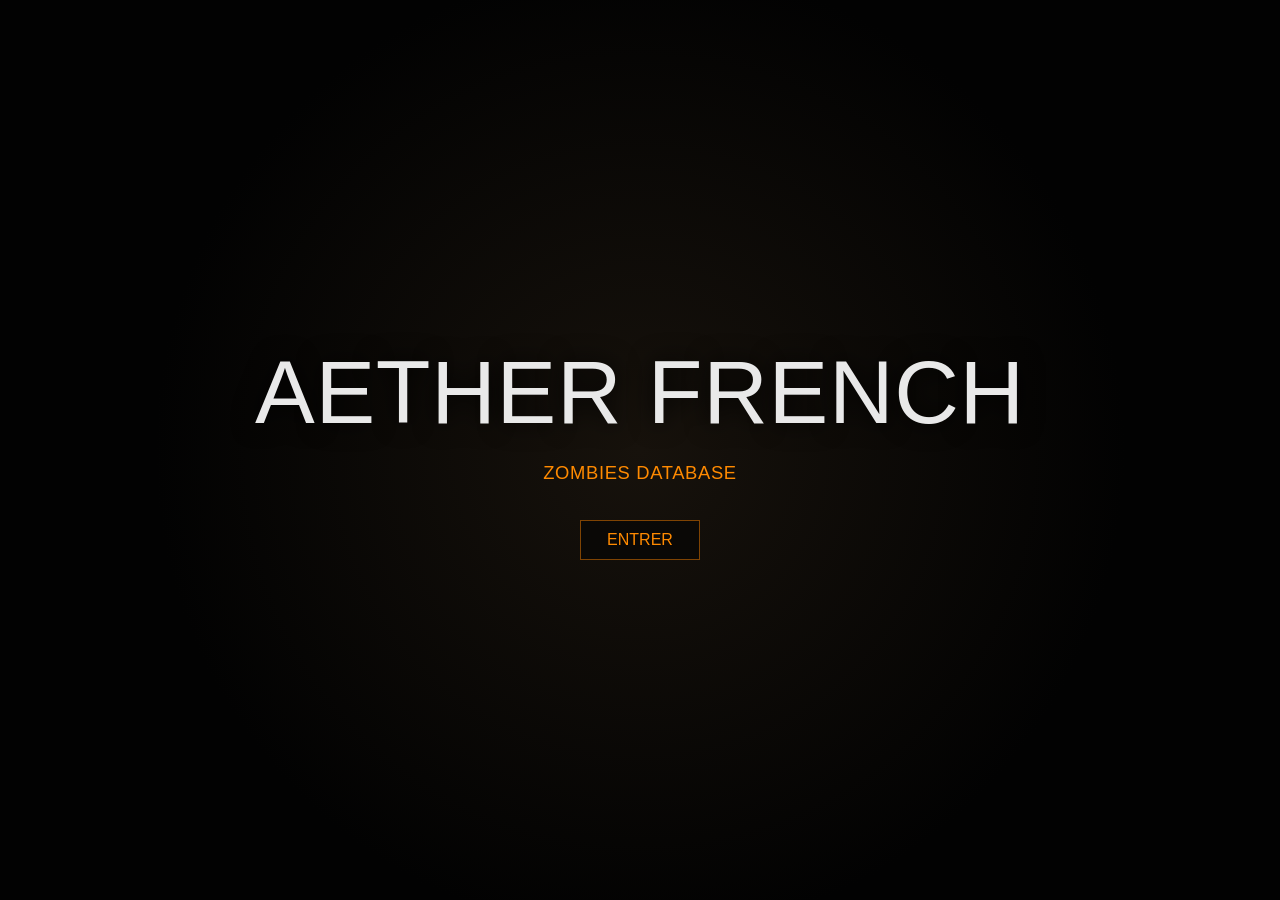
==== index.html @ adee4cf3 "Add files via upload" ====
<!DOCTYPE html>
<html lang="fr">
<head>
  <meta charset="UTF-8" />
  <meta name="viewport" content="width=device-width, initial-scale=1.0" />
  <meta name="description" content="Aether French Zombies Hub : guides, secrets, armes, atouts et outils pour BO1, BO2, BO3, BO4 et Cold War." />
  <title>Aether French Zombies Hub</title>
  <link rel="stylesheet" href="css/main.css" />
</head>
<body>
  <div class="boot-screen" id="bootScreen">
    <div class="boot-logo">AETHER FRENCH</div>
    <div class="boot-subtitle">ZOMBIES DATABASE</div>
    <button class="boot-button" id="enterButton">ENTRER</button>
  </div>

  <div class="site-shell" id="siteShell" aria-hidden="true">
    <canvas id="starCanvas" class="star-canvas"></canvas>
    <div class="space-fog"></div>
    <div class="sun-core"></div>

    <section class="planet-stage" aria-label="Fond animé espace">
      <div class="planet-wrap">
        <div class="planet-glow"></div>
        <div class="planet" id="planet">
          <div class="planet-texture"></div>
          <div class="planet-lava"></div>
          <div class="planet-clouds"></div>
          <div class="planet-shadow"></div>
        </div>
      </div>
      <div class="asteroid-field" id="asteroidField"></div>
    </section>

    <header class="topbar">
      <div class="brand"><div class="brand-title">ZOMBIES</div><div class="brand-subtitle">BLACK OPS <span>II</span></div></div>
      <div class="status-panel"><div><strong id="fakeOnline">798</strong> EN LIGNE</div><span>Aether French</span></div>
    </header>

    <button class="mobile-menu-toggle" id="mobileMenuToggle" aria-label="Ouvrir le menu">☰</button>

    <nav class="main-menu" id="mainMenu" aria-label="Navigation principale">
      <button class="menu-item active" data-section="home">ACCUEIL</button>
      <button class="menu-item" data-section="bo1">BLACK OPS</button>
      <button class="menu-item" data-section="bo2">BLACK OPS II</button>
      <button class="menu-item" data-section="bo3">BLACK OPS III</button>
      <button class="menu-item" data-section="bo4">BLACK OPS 4</button>
      <button class="menu-item" data-section="coldwar">COLD WAR</button>
      <button class="menu-item" data-section="guides">GUIDES</button>
      <button class="menu-item" data-section="eastereggs">EASTER EGGS</button>
      <button class="menu-item" data-section="weapons">ARMES</button>
      <button class="menu-item" data-section="perks">ATOUTS</button>
      <button class="menu-item" data-section="tools">OUTILS</button>
      <button class="menu-item" data-section="news">ACTUALITÉS</button>
      <button class="menu-item" data-section="settings">PARAMÈTRES</button>
    </nav>

    <main class="content-panel" id="contentPanel">
      <section class="section active" id="home">
        <div class="hero-copy"><h1>Base de données Zombies</h1><p>Guides FR, secrets, armes spéciales, atouts, musiques, cartes et outils pratiques pour survivre plus longtemps.</p></div>
        <div class="feature-grid">
          <article class="feature-card" data-open-guide="origins-ice-staff"><span>GUIDE À LA UNE</span><h2>Origins - Bâton de Glace</h2><p>Étapes de construction, amélioration, disques, gramophone et cristaux.</p><button>VOIR LE GUIDE →</button></article>
          <article class="feature-card" data-open-guide="origins-map"><span>CARTE INTERACTIVE</span><h2>Origins</h2><p>Générateurs, atouts, boîtes, robots, pelles, pièces et raccourcis.</p><button>OUVRIR LA CARTE →</button></article>
          <article class="feature-card" data-open-guide="calculator"><span>OUTIL DU JOUR</span><h2>Calculateur de manches</h2><p>Estime les zombies, le temps et la difficulté selon la manche.</p><button>UTILISER L'OUTIL →</button></article>
          <article class="feature-card compact-news"><span>DERNIÈRES NOTES</span><h2>Planning contenu</h2><ul><li>Origins : 4 bâtons élémentaires</li><li>Die Rise : Sliquifier</li><li>Mob : Blundergat & Golden Spork</li><li>Buried : Paralyzer & Leroy</li></ul></article>
        </div>
      </section>
      <section class="section" id="bo1"></section><section class="section" id="bo2"></section><section class="section" id="bo3"></section><section class="section" id="bo4"></section><section class="section" id="coldwar"></section><section class="section" id="guides"></section><section class="section" id="eastereggs"></section><section class="section" id="weapons"></section><section class="section" id="perks"></section><section class="section" id="tools"></section><section class="section" id="news"></section><section class="section" id="settings"></section>
    </main>

    <footer class="hud-footer"><div><strong>ÉCHAP</strong> Retour</div><div>NAT : <span>OUVERT</span></div><div>CONFIDENTIALITÉ DU GROUPE : <span>OUVERTE</span></div><div><strong>M</strong> Menu</div><div><strong>S</strong> Sons</div></footer>

    <div class="audio-panel"><button id="audioToggle">SON : OFF</button><audio id="menuMusic" loop preload="metadata"><source src="assets/audio/menu-theme.mp3" type="audio/mpeg" /></audio><audio id="hoverSound" preload="auto"><source src="assets/audio/hover.mp3" type="audio/mpeg" /></audio></div>

    <dialog class="guide-modal" id="guideModal"><button class="modal-close" id="modalClose">×</button><div id="modalContent"></div></dialog>
  </div>
  <script src="js/data.js"></script><script src="js/main.js"></script>
</body>
</html>
---- css/main.css ----
@font-face{font-family:BO2Local;src:url("../assets/fonts/bo2.ttf") format("truetype");font-display:swap}:root{--orange:#ff8a00;--green:#7ee000;--white:#e9e9e9;--border:rgba(255,132,0,.48);--font-title:BO2Local,Impact,"Arial Black",sans-serif;--font-text:Arial,Helvetica,sans-serif}*{box-sizing:border-box}html,body{width:100%;height:100%}body{margin:0;overflow:hidden;color:var(--white);background:#020202;font-family:var(--font-title);letter-spacing:.04em}button,a{font:inherit}button{cursor:pointer}.boot-screen{position:fixed;inset:0;z-index:50;display:grid;place-content:center;gap:18px;text-align:center;background:radial-gradient(circle at center,#17120c 0%,#020202 62%);transition:opacity .7s ease,visibility .7s ease}.boot-screen.hidden{opacity:0;visibility:hidden}.boot-logo{font-size:clamp(2.5rem,7vw,6rem);text-shadow:0 0 24px #000}.boot-subtitle{color:var(--orange);font-size:1.15rem}.boot-button{margin:18px auto 0;width:fit-content;padding:10px 26px;color:var(--orange);background:rgba(0,0,0,.45);border:1px solid var(--border)}.site-shell{min-height:100vh;position:relative;isolation:isolate;background:radial-gradient(circle at 78% 43%,rgba(255,164,41,.38),transparent 12%),radial-gradient(circle at 48% 50%,rgba(160,75,10,.16),transparent 35%),linear-gradient(90deg,#010101 0%,#050504 32%,#11100d 100%);opacity:0;transition:opacity .9s ease}.site-shell.ready{opacity:1}.star-canvas,.space-fog,.planet-stage{position:fixed;inset:0;pointer-events:none}.star-canvas{z-index:-9}.space-fog{z-index:-8;background:radial-gradient(circle at 72% 34%,rgba(255,125,0,.25),transparent 20%),radial-gradient(circle at 58% 62%,rgba(255,86,0,.12),transparent 34%),radial-gradient(circle at 28% 40%,rgba(40,110,130,.13),transparent 22%);filter:blur(1px)}.sun-core{position:fixed;right:15%;top:37%;width:18vw;aspect-ratio:1;z-index:-6;border-radius:50%;background:radial-gradient(circle,#fff 0 4%,#ffd47b 5% 15%,rgba(255,123,0,.7) 16% 35%,transparent 70%);filter:blur(4px)}.planet-stage{z-index:-5;overflow:hidden}.planet-wrap{position:absolute;left:27%;top:9%;width:min(62vw,880px);aspect-ratio:1;transform:translateX(-2%)}.planet-glow{position:absolute;inset:-4%;border-radius:50%;background:radial-gradient(circle at 80% 45%,rgba(255,168,54,.65),transparent 12%),radial-gradient(circle,transparent 55%,rgba(255,130,0,.35) 66%,transparent 72%);filter:blur(6px)}.planet{position:absolute;inset:0;overflow:hidden;border-radius:50%;box-shadow:inset -90px -20px 120px rgba(0,0,0,.96),inset 45px 0 55px rgba(255,160,40,.12),0 0 70px rgba(255,100,0,.12);background:#111}.planet-texture,.planet-lava,.planet-clouds,.planet-shadow{position:absolute;inset:0;border-radius:inherit}.planet-texture{background:radial-gradient(circle at 50% 50%,rgba(255,255,255,.1),transparent 3%),repeating-linear-gradient(100deg,rgba(90,90,80,.22) 0 18px,rgba(0,0,0,.18) 19px 40px),linear-gradient(90deg,#111,#33261c,#0b0b0b,#1d1c18,#101010);background-size:220% 100%,260% 100%,260% 100%;animation:planetSpin 42s linear infinite;filter:contrast(1.45) brightness(.78)}.planet-lava{background:radial-gradient(circle at 24% 44%,rgba(255,96,0,.95),transparent 1.8%),radial-gradient(circle at 35% 52%,rgba(255,142,0,.9),transparent 1.2%),radial-gradient(circle at 53% 40%,rgba(255,90,0,.95),transparent 1.6%),radial-gradient(circle at 67% 55%,rgba(255,137,0,.85),transparent 1.5%),repeating-linear-gradient(112deg,transparent 0 37px,rgba(255,95,0,.75) 39px 42px,transparent 43px 84px),repeating-linear-gradient(21deg,transparent 0 52px,rgba(255,124,0,.48) 54px 58px,transparent 59px 110px);background-size:180% 100%,180% 100%,180% 100%,180% 100%,240% 100%,260% 100%;mix-blend-mode:screen;filter:drop-shadow(0 0 8px #ff5a00) blur(.2px);opacity:.9;animation:lavaSpin 38s linear infinite}.planet-clouds{background:repeating-linear-gradient(8deg,transparent 0 28px,rgba(255,255,255,.05) 29px 31px,transparent 32px 80px);animation:cloudSpin 55s linear infinite;opacity:.35}.planet-shadow{background:radial-gradient(circle at 82% 38%,transparent 0 17%,rgba(0,0,0,.22) 36%,rgba(0,0,0,.86) 74%),linear-gradient(90deg,rgba(0,0,0,.8),transparent 38%,rgba(0,0,0,.35))}.asteroid-field{position:fixed;inset:0;z-index:-4;perspective:1000px}.asteroid{--size:18px;position:absolute;width:var(--size);height:var(--size);border-radius:45% 55% 50% 40%;background:radial-gradient(circle at 30% 30%,#6b4a2b,#17110c 55%,#030303 100%);box-shadow:inset -4px -5px 7px rgba(0,0,0,.8),0 0 9px rgba(255,126,0,.14);animation:asteroidDrift var(--duration) ease-in-out infinite alternate;opacity:var(--opacity)}.topbar{position:fixed;top:30px;left:5.5vw;right:5vw;display:flex;justify-content:space-between;align-items:flex-start;z-index:10;pointer-events:none}.brand-title{font-size:clamp(3rem,5.5vw,6.4rem);line-height:.78;text-shadow:2px 4px 0 #000,0 0 18px #000}.brand-subtitle{margin-top:10px;font-size:clamp(1.3rem,2vw,2.2rem);color:#ddd}.brand-subtitle span{color:var(--orange)}.status-panel{text-align:right;font-family:var(--font-text);font-weight:700;line-height:1.4}.status-panel strong{color:var(--green);font-size:1.4rem}.mobile-menu-toggle{display:none}.main-menu{position:fixed;left:5.5vw;top:170px;z-index:12;display:flex;flex-direction:column;gap:8px;width:230px}.menu-item{position:relative;width:fit-content;padding:0 0 0 22px;color:#ddd;background:transparent;border:0;text-align:left;font-size:clamp(1.2rem,1.8vw,2rem);text-shadow:2px 2px 0 #000;transition:transform .14s ease,color .14s ease}.menu-item:before{content:"▶";position:absolute;left:0;opacity:0;color:#fff;font-size:.65em;top:.18em}.menu-item.active,.menu-item:hover{color:var(--orange);transform:translateX(6px)}.menu-item.active:before,.menu-item:hover:before{opacity:1}.content-panel{position:fixed;left:min(26vw,360px);right:5vw;bottom:114px;z-index:8;max-height:46vh;overflow:auto;scrollbar-width:thin}.section{display:none;animation:sectionIn .26s ease}.section.active{display:block}.hero-copy{max-width:720px;margin-bottom:20px;text-shadow:0 2px 0 #000}.hero-copy h1{color:var(--orange);margin:0 0 8px;font-size:clamp(1.8rem,3vw,3.3rem)}.hero-copy p{margin:0;font-family:var(--font-text);letter-spacing:normal;color:#ddd;font-size:1rem}.feature-grid{display:grid;grid-template-columns:repeat(4,minmax(190px,1fr));gap:14px}.feature-card,.data-card,.tool-box{min-height:172px;padding:16px;background:linear-gradient(180deg,rgba(4,4,4,.82),rgba(16,10,4,.72));border:1px solid var(--border);box-shadow:inset 0 0 16px rgba(255,120,0,.06),0 8px 30px rgba(0,0,0,.35);backdrop-filter:blur(3px)}.feature-card span,.data-card span{color:var(--orange);font-size:.95rem}.feature-card h2,.data-card h2,.tool-box h2{margin:10px 0 8px;font-size:1.4rem}.feature-card p,.data-card p,.tool-box p,.feature-card li{font-family:var(--font-text);letter-spacing:normal;color:#d2d2d2;font-size:.92rem;line-height:1.45}.feature-card button,.data-card button,.tool-box button{color:var(--orange);background:transparent;border:0;padding:0;margin-top:8px}.compact-news ul{padding-left:18px;margin:8px 0 0}.data-grid{display:grid;grid-template-columns:repeat(auto-fit,minmax(220px,1fr));gap:14px}.tool-form{display:grid;gap:10px;max-width:420px;font-family:var(--font-text);letter-spacing:normal}.tool-form input,.tool-form select{padding:10px 12px;color:#fff;background:rgba(0,0,0,.65);border:1px solid var(--border)}.tool-result{margin-top:12px;color:var(--green);font-family:var(--font-text);letter-spacing:normal}.hud-footer{position:fixed;left:5.5vw;right:5vw;bottom:24px;z-index:10;display:grid;grid-template-columns:1.2fr 1fr 1.8fr .8fr .8fr;gap:12px;align-items:center;padding-top:16px;border-top:1px solid rgba(255,255,255,.12);color:#dcdcdc;font-family:var(--font-text);letter-spacing:normal;font-size:.9rem}.hud-footer strong{color:var(--orange);font-family:var(--font-title);font-size:1.2rem}.hud-footer span{color:var(--green)}.audio-panel{position:fixed;right:5vw;top:92px;z-index:14}.audio-panel button{padding:8px 12px;color:var(--orange);background:rgba(0,0,0,.65);border:1px solid var(--border)}.guide-modal{width:min(760px,92vw);color:#eee;background:rgba(4,4,4,.96);border:1px solid var(--border);box-shadow:0 0 90px rgba(0,0,0,.85)}.guide-modal::backdrop{background:rgba(0,0,0,.65);backdrop-filter:blur(4px)}.modal-close{float:right;color:var(--orange);background:transparent;border:0;font-size:2rem}.modal-body h2{color:var(--orange)}.modal-body p,.modal-body li{font-family:var(--font-text);letter-spacing:normal;line-height:1.5}@keyframes planetSpin{from{background-position:0 0,0 0,0 0}to{background-position:-220% 0,-260% 0,-260% 0}}@keyframes lavaSpin{from{background-position:0 0,0 0,0 0,0 0,0 0,0 0}to{background-position:-180% 0,-180% 0,-180% 0,-180% 0,-240% 0,-260% 0}}@keyframes cloudSpin{from{background-position:0 0}to{background-position:-240% 0}}@keyframes asteroidDrift{from{transform:translate3d(0,0,var(--z)) rotate(0)}to{transform:translate3d(var(--move-x),var(--move-y),var(--z)) rotate(160deg)}}@keyframes sectionIn{from{opacity:0;transform:translateY(8px)}to{opacity:1;transform:translateY(0)}}@media(max-width:1100px){.feature-grid{grid-template-columns:repeat(2,minmax(200px,1fr))}.planet-wrap{left:33%;width:74vw}}@media(max-width:760px){body{overflow:auto}.site-shell{min-height:100dvh;overflow:hidden auto;padding-bottom:120px}.planet-wrap{left:8%;top:18%;width:130vw;opacity:.82}.topbar{position:relative;left:auto;right:auto;top:auto;padding:24px 20px}.status-panel{display:none}.mobile-menu-toggle{display:block;position:fixed;right:18px;top:18px;z-index:20;color:var(--orange);background:rgba(0,0,0,.75);border:1px solid var(--border);padding:8px 11px}.main-menu{left:0;top:0;bottom:0;width:min(300px,82vw);padding:86px 24px 24px;background:rgba(0,0,0,.9);transform:translateX(-105%);transition:transform .22s ease}.main-menu.open{transform:translateX(0)}.content-panel{position:relative;left:auto;right:auto;bottom:auto;max-height:none;padding:10px 20px 30px}.feature-grid{grid-template-columns:1fr}.hud-footer{position:relative;left:auto;right:auto;bottom:auto;margin:20px;grid-template-columns:1fr}.audio-panel{top:auto;bottom:18px;right:18px}}
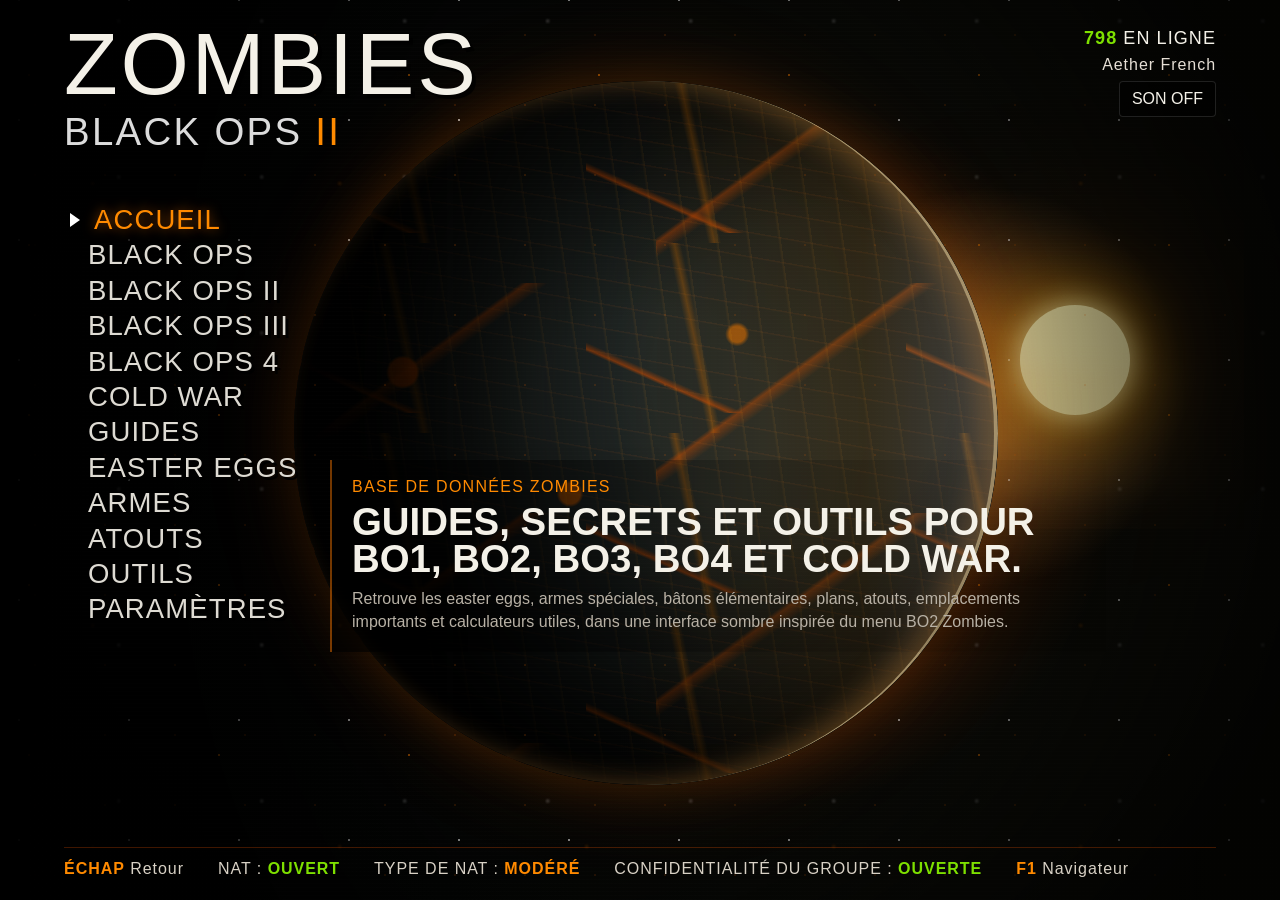
==== commit 6bd58703: "Update index.html" ====
--- a/index.html
+++ b/index.html
@@ -1,45 +1,56 @@
-<!DOCTYPE html>
+<!doctype html>
 <html lang="fr">
 <head>
-  <meta charset="UTF-8" />
-  <meta name="viewport" content="width=device-width, initial-scale=1.0" />
-  <meta name="description" content="Aether French Zombies Hub : guides, secrets, armes, atouts et outils pour BO1, BO2, BO3, BO4 et Cold War." />
-  <title>Aether French Zombies Hub</title>
+  <meta charset="utf-8" />
+  <meta name="viewport" content="width=device-width, initial-scale=1" />
+  <meta name="description" content="Aether French, un hub francophone inspiré BO2 Zombies pour les guides, secrets, armes, atouts et outils Zombies." />
+  <title>Aether French — Zombies Hub</title>
   <link rel="stylesheet" href="css/main.css" />
 </head>
 <body>
-  <div class="boot-screen" id="bootScreen">
-    <div class="boot-logo">AETHER FRENCH</div>
-    <div class="boot-subtitle">ZOMBIES DATABASE</div>
-    <button class="boot-button" id="enterButton">ENTRER</button>
+  <div class="boot-screen" id="bootScreen" aria-hidden="true">
+    <p class="boot-kicker">AETHER DATABASE</p>
+    <h1>ZOMBIES</h1>
+    <span>Chargement des archives...</span>
   </div>
 
-  <div class="site-shell" id="siteShell" aria-hidden="true">
-    <canvas id="starCanvas" class="star-canvas"></canvas>
-    <div class="space-fog"></div>
-    <div class="sun-core"></div>
+  <div class="app-shell">
+    <div class="space-layer" aria-hidden="true">
+      <div class="starfield starfield-a"></div>
+      <div class="starfield starfield-b"></div>
+      <div class="sun-core"></div>
+      <div class="sun-flare"></div>
 
-    <section class="planet-stage" aria-label="Fond animé espace">
       <div class="planet-wrap">
-        <div class="planet-glow"></div>
-        <div class="planet" id="planet">
-          <div class="planet-texture"></div>
+        <div class="planet-orbit-glow"></div>
+        <div class="planet">
+          <div class="planet-map"></div>
           <div class="planet-lava"></div>
-          <div class="planet-clouds"></div>
-          <div class="planet-shadow"></div>
+          <div class="planet-shade"></div>
+          <div class="planet-rim"></div>
         </div>
       </div>
+
       <div class="asteroid-field" id="asteroidField"></div>
-    </section>
+      <div class="dust-layer"></div>
+      <div class="scanlines"></div>
+      <div class="vignette"></div>
+    </div>
 
-    <header class="topbar">
-      <div class="brand"><div class="brand-title">ZOMBIES</div><div class="brand-subtitle">BLACK OPS <span>II</span></div></div>
-      <div class="status-panel"><div><strong id="fakeOnline">798</strong> EN LIGNE</div><span>Aether French</span></div>
+    <header class="hud-top">
+      <div class="brand-block">
+        <p class="brand-subtitle">ZOMBIES</p>
+        <h1>BLACK OPS <span>II</span></h1>
+      </div>
+
+      <div class="profile-card">
+        <div class="online-count"><strong>798</strong> EN LIGNE</div>
+        <div class="profile-name">Aether French</div>
+        <button class="audio-toggle" id="audioToggle" type="button" aria-label="Activer ou couper la musique">SON OFF</button>
+      </div>
     </header>
 
-    <button class="mobile-menu-toggle" id="mobileMenuToggle" aria-label="Ouvrir le menu">☰</button>
-
-    <nav class="main-menu" id="mainMenu" aria-label="Navigation principale">
+    <aside class="main-menu" aria-label="Navigation principale">
       <button class="menu-item active" data-section="home">ACCUEIL</button>
       <button class="menu-item" data-section="bo1">BLACK OPS</button>
       <button class="menu-item" data-section="bo2">BLACK OPS II</button>
@@ -47,33 +58,44 @@
       <button class="menu-item" data-section="bo4">BLACK OPS 4</button>
       <button class="menu-item" data-section="coldwar">COLD WAR</button>
       <button class="menu-item" data-section="guides">GUIDES</button>
-      <button class="menu-item" data-section="eastereggs">EASTER EGGS</button>
+      <button class="menu-item" data-section="eggs">EASTER EGGS</button>
       <button class="menu-item" data-section="weapons">ARMES</button>
       <button class="menu-item" data-section="perks">ATOUTS</button>
       <button class="menu-item" data-section="tools">OUTILS</button>
-      <button class="menu-item" data-section="news">ACTUALITÉS</button>
       <button class="menu-item" data-section="settings">PARAMÈTRES</button>
-    </nav>
+    </aside>
 
-    <main class="content-panel" id="contentPanel">
-      <section class="section active" id="home">
-        <div class="hero-copy"><h1>Base de données Zombies</h1><p>Guides FR, secrets, armes spéciales, atouts, musiques, cartes et outils pratiques pour survivre plus longtemps.</p></div>
-        <div class="feature-grid">
-          <article class="feature-card" data-open-guide="origins-ice-staff"><span>GUIDE À LA UNE</span><h2>Origins - Bâton de Glace</h2><p>Étapes de construction, amélioration, disques, gramophone et cristaux.</p><button>VOIR LE GUIDE →</button></article>
-          <article class="feature-card" data-open-guide="origins-map"><span>CARTE INTERACTIVE</span><h2>Origins</h2><p>Générateurs, atouts, boîtes, robots, pelles, pièces et raccourcis.</p><button>OUVRIR LA CARTE →</button></article>
-          <article class="feature-card" data-open-guide="calculator"><span>OUTIL DU JOUR</span><h2>Calculateur de manches</h2><p>Estime les zombies, le temps et la difficulté selon la manche.</p><button>UTILISER L'OUTIL →</button></article>
-          <article class="feature-card compact-news"><span>DERNIÈRES NOTES</span><h2>Planning contenu</h2><ul><li>Origins : 4 bâtons élémentaires</li><li>Die Rise : Sliquifier</li><li>Mob : Blundergat & Golden Spork</li><li>Buried : Paralyzer & Leroy</li></ul></article>
-        </div>
+    <main class="content-panel" id="contentPanel" tabindex="-1">
+      <section class="hero-copy" id="heroCopy">
+        <p class="eyebrow">BASE DE DONNÉES ZOMBIES</p>
+        <h2>Guides, secrets et outils pour BO1, BO2, BO3, BO4 et Cold War.</h2>
+        <p>
+          Retrouve les easter eggs, armes spéciales, bâtons élémentaires, plans, atouts,
+          emplacements importants et calculateurs utiles, dans une interface sombre inspirée du menu BO2 Zombies.
+        </p>
       </section>
-      <section class="section" id="bo1"></section><section class="section" id="bo2"></section><section class="section" id="bo3"></section><section class="section" id="bo4"></section><section class="section" id="coldwar"></section><section class="section" id="guides"></section><section class="section" id="eastereggs"></section><section class="section" id="weapons"></section><section class="section" id="perks"></section><section class="section" id="tools"></section><section class="section" id="news"></section><section class="section" id="settings"></section>
+
+      <section class="cards-grid" id="cardsGrid" aria-label="Cartes principales"></section>
     </main>
 
-    <footer class="hud-footer"><div><strong>ÉCHAP</strong> Retour</div><div>NAT : <span>OUVERT</span></div><div>CONFIDENTIALITÉ DU GROUPE : <span>OUVERTE</span></div><div><strong>M</strong> Menu</div><div><strong>S</strong> Sons</div></footer>
+    <footer class="hud-bottom">
+      <div><strong>ÉCHAP</strong> Retour</div>
+      <div>NAT : <strong class="green">OUVERT</strong></div>
+      <div>TYPE DE NAT : <strong class="orange">MODÉRÉ</strong></div>
+      <div>CONFIDENTIALITÉ DU GROUPE : <strong class="green">OUVERTE</strong></div>
+      <div><strong>F1</strong> Navigateur</div>
+    </footer>
+  </div>
 
-    <div class="audio-panel"><button id="audioToggle">SON : OFF</button><audio id="menuMusic" loop preload="metadata"><source src="assets/audio/menu-theme.mp3" type="audio/mpeg" /></audio><audio id="hoverSound" preload="auto"><source src="assets/audio/hover.mp3" type="audio/mpeg" /></audio></div>
+  <audio id="menuMusic" loop preload="none">
+    <source src="assets/audio/menu-theme.mp3" type="audio/mpeg" />
+  </audio>
 
-    <dialog class="guide-modal" id="guideModal"><button class="modal-close" id="modalClose">×</button><div id="modalContent"></div></dialog>
-  </div>
-  <script src="js/data.js"></script><script src="js/main.js"></script>
+  <audio id="hoverSound" preload="none">
+    <source src="assets/audio/hover.mp3" type="audio/mpeg" />
+  </audio>
+
+  <script src="js/data.js"></script>
+  <script src="js/main.js"></script>
 </body>
 </html>
--- a/css/main.css
+++ b/css/main.css
@@ -1 +1,762 @@
-@font-face{font-family:BO2Local;src:url("../assets/fonts/bo2.ttf") format("truetype");font-display:swap}:root{--orange:#ff8a00;--green:#7ee000;--white:#e9e9e9;--border:rgba(255,132,0,.48);--font-title:BO2Local,Impact,"Arial Black",sans-serif;--font-text:Arial,Helvetica,sans-serif}*{box-sizing:border-box}html,body{width:100%;height:100%}body{margin:0;overflow:hidden;color:var(--white);background:#020202;font-family:var(--font-title);letter-spacing:.04em}button,a{font:inherit}button{cursor:pointer}.boot-screen{position:fixed;inset:0;z-index:50;display:grid;place-content:center;gap:18px;text-align:center;background:radial-gradient(circle at center,#17120c 0%,#020202 62%);transition:opacity .7s ease,visibility .7s ease}.boot-screen.hidden{opacity:0;visibility:hidden}.boot-logo{font-size:clamp(2.5rem,7vw,6rem);text-shadow:0 0 24px #000}.boot-subtitle{color:var(--orange);font-size:1.15rem}.boot-button{margin:18px auto 0;width:fit-content;padding:10px 26px;color:var(--orange);background:rgba(0,0,0,.45);border:1px solid var(--border)}.site-shell{min-height:100vh;position:relative;isolation:isolate;background:radial-gradient(circle at 78% 43%,rgba(255,164,41,.38),transparent 12%),radial-gradient(circle at 48% 50%,rgba(160,75,10,.16),transparent 35%),linear-gradient(90deg,#010101 0%,#050504 32%,#11100d 100%);opacity:0;transition:opacity .9s ease}.site-shell.ready{opacity:1}.star-canvas,.space-fog,.planet-stage{position:fixed;inset:0;pointer-events:none}.star-canvas{z-index:-9}.space-fog{z-index:-8;background:radial-gradient(circle at 72% 34%,rgba(255,125,0,.25),transparent 20%),radial-gradient(circle at 58% 62%,rgba(255,86,0,.12),transparent 34%),radial-gradient(circle at 28% 40%,rgba(40,110,130,.13),transparent 22%);filter:blur(1px)}.sun-core{position:fixed;right:15%;top:37%;width:18vw;aspect-ratio:1;z-index:-6;border-radius:50%;background:radial-gradient(circle,#fff 0 4%,#ffd47b 5% 15%,rgba(255,123,0,.7) 16% 35%,transparent 70%);filter:blur(4px)}.planet-stage{z-index:-5;overflow:hidden}.planet-wrap{position:absolute;left:27%;top:9%;width:min(62vw,880px);aspect-ratio:1;transform:translateX(-2%)}.planet-glow{position:absolute;inset:-4%;border-radius:50%;background:radial-gradient(circle at 80% 45%,rgba(255,168,54,.65),transparent 12%),radial-gradient(circle,transparent 55%,rgba(255,130,0,.35) 66%,transparent 72%);filter:blur(6px)}.planet{position:absolute;inset:0;overflow:hidden;border-radius:50%;box-shadow:inset -90px -20px 120px rgba(0,0,0,.96),inset 45px 0 55px rgba(255,160,40,.12),0 0 70px rgba(255,100,0,.12);background:#111}.planet-texture,.planet-lava,.planet-clouds,.planet-shadow{position:absolute;inset:0;border-radius:inherit}.planet-texture{background:radial-gradient(circle at 50% 50%,rgba(255,255,255,.1),transparent 3%),repeating-linear-gradient(100deg,rgba(90,90,80,.22) 0 18px,rgba(0,0,0,.18) 19px 40px),linear-gradient(90deg,#111,#33261c,#0b0b0b,#1d1c18,#101010);background-size:220% 100%,260% 100%,260% 100%;animation:planetSpin 42s linear infinite;filter:contrast(1.45) brightness(.78)}.planet-lava{background:radial-gradient(circle at 24% 44%,rgba(255,96,0,.95),transparent 1.8%),radial-gradient(circle at 35% 52%,rgba(255,142,0,.9),transparent 1.2%),radial-gradient(circle at 53% 40%,rgba(255,90,0,.95),transparent 1.6%),radial-gradient(circle at 67% 55%,rgba(255,137,0,.85),transparent 1.5%),repeating-linear-gradient(112deg,transparent 0 37px,rgba(255,95,0,.75) 39px 42px,transparent 43px 84px),repeating-linear-gradient(21deg,transparent 0 52px,rgba(255,124,0,.48) 54px 58px,transparent 59px 110px);background-size:180% 100%,180% 100%,180% 100%,180% 100%,240% 100%,260% 100%;mix-blend-mode:screen;filter:drop-shadow(0 0 8px #ff5a00) blur(.2px);opacity:.9;animation:lavaSpin 38s linear infinite}.planet-clouds{background:repeating-linear-gradient(8deg,transparent 0 28px,rgba(255,255,255,.05) 29px 31px,transparent 32px 80px);animation:cloudSpin 55s linear infinite;opacity:.35}.planet-shadow{background:radial-gradient(circle at 82% 38%,transparent 0 17%,rgba(0,0,0,.22) 36%,rgba(0,0,0,.86) 74%),linear-gradient(90deg,rgba(0,0,0,.8),transparent 38%,rgba(0,0,0,.35))}.asteroid-field{position:fixed;inset:0;z-index:-4;perspective:1000px}.asteroid{--size:18px;position:absolute;width:var(--size);height:var(--size);border-radius:45% 55% 50% 40%;background:radial-gradient(circle at 30% 30%,#6b4a2b,#17110c 55%,#030303 100%);box-shadow:inset -4px -5px 7px rgba(0,0,0,.8),0 0 9px rgba(255,126,0,.14);animation:asteroidDrift var(--duration) ease-in-out infinite alternate;opacity:var(--opacity)}.topbar{position:fixed;top:30px;left:5.5vw;right:5vw;display:flex;justify-content:space-between;align-items:flex-start;z-index:10;pointer-events:none}.brand-title{font-size:clamp(3rem,5.5vw,6.4rem);line-height:.78;text-shadow:2px 4px 0 #000,0 0 18px #000}.brand-subtitle{margin-top:10px;font-size:clamp(1.3rem,2vw,2.2rem);color:#ddd}.brand-subtitle span{color:var(--orange)}.status-panel{text-align:right;font-family:var(--font-text);font-weight:700;line-height:1.4}.status-panel strong{color:var(--green);font-size:1.4rem}.mobile-menu-toggle{display:none}.main-menu{position:fixed;left:5.5vw;top:170px;z-index:12;display:flex;flex-direction:column;gap:8px;width:230px}.menu-item{position:relative;width:fit-content;padding:0 0 0 22px;color:#ddd;background:transparent;border:0;text-align:left;font-size:clamp(1.2rem,1.8vw,2rem);text-shadow:2px 2px 0 #000;transition:transform .14s ease,color .14s ease}.menu-item:before{content:"▶";position:absolute;left:0;opacity:0;color:#fff;font-size:.65em;top:.18em}.menu-item.active,.menu-item:hover{color:var(--orange);transform:translateX(6px)}.menu-item.active:before,.menu-item:hover:before{opacity:1}.content-panel{position:fixed;left:min(26vw,360px);right:5vw;bottom:114px;z-index:8;max-height:46vh;overflow:auto;scrollbar-width:thin}.section{display:none;animation:sectionIn .26s ease}.section.active{display:block}.hero-copy{max-width:720px;margin-bottom:20px;text-shadow:0 2px 0 #000}.hero-copy h1{color:var(--orange);margin:0 0 8px;font-size:clamp(1.8rem,3vw,3.3rem)}.hero-copy p{margin:0;font-family:var(--font-text);letter-spacing:normal;color:#ddd;font-size:1rem}.feature-grid{display:grid;grid-template-columns:repeat(4,minmax(190px,1fr));gap:14px}.feature-card,.data-card,.tool-box{min-height:172px;padding:16px;background:linear-gradient(180deg,rgba(4,4,4,.82),rgba(16,10,4,.72));border:1px solid var(--border);box-shadow:inset 0 0 16px rgba(255,120,0,.06),0 8px 30px rgba(0,0,0,.35);backdrop-filter:blur(3px)}.feature-card span,.data-card span{color:var(--orange);font-size:.95rem}.feature-card h2,.data-card h2,.tool-box h2{margin:10px 0 8px;font-size:1.4rem}.feature-card p,.data-card p,.tool-box p,.feature-card li{font-family:var(--font-text);letter-spacing:normal;color:#d2d2d2;font-size:.92rem;line-height:1.45}.feature-card button,.data-card button,.tool-box button{color:var(--orange);background:transparent;border:0;padding:0;margin-top:8px}.compact-news ul{padding-left:18px;margin:8px 0 0}.data-grid{display:grid;grid-template-columns:repeat(auto-fit,minmax(220px,1fr));gap:14px}.tool-form{display:grid;gap:10px;max-width:420px;font-family:var(--font-text);letter-spacing:normal}.tool-form input,.tool-form select{padding:10px 12px;color:#fff;background:rgba(0,0,0,.65);border:1px solid var(--border)}.tool-result{margin-top:12px;color:var(--green);font-family:var(--font-text);letter-spacing:normal}.hud-footer{position:fixed;left:5.5vw;right:5vw;bottom:24px;z-index:10;display:grid;grid-template-columns:1.2fr 1fr 1.8fr .8fr .8fr;gap:12px;align-items:center;padding-top:16px;border-top:1px solid rgba(255,255,255,.12);color:#dcdcdc;font-family:var(--font-text);letter-spacing:normal;font-size:.9rem}.hud-footer strong{color:var(--orange);font-family:var(--font-title);font-size:1.2rem}.hud-footer span{color:var(--green)}.audio-panel{position:fixed;right:5vw;top:92px;z-index:14}.audio-panel button{padding:8px 12px;color:var(--orange);background:rgba(0,0,0,.65);border:1px solid var(--border)}.guide-modal{width:min(760px,92vw);color:#eee;background:rgba(4,4,4,.96);border:1px solid var(--border);box-shadow:0 0 90px rgba(0,0,0,.85)}.guide-modal::backdrop{background:rgba(0,0,0,.65);backdrop-filter:blur(4px)}.modal-close{float:right;color:var(--orange);background:transparent;border:0;font-size:2rem}.modal-body h2{color:var(--orange)}.modal-body p,.modal-body li{font-family:var(--font-text);letter-spacing:normal;line-height:1.5}@keyframes planetSpin{from{background-position:0 0,0 0,0 0}to{background-position:-220% 0,-260% 0,-260% 0}}@keyframes lavaSpin{from{background-position:0 0,0 0,0 0,0 0,0 0,0 0}to{background-position:-180% 0,-180% 0,-180% 0,-180% 0,-240% 0,-260% 0}}@keyframes cloudSpin{from{background-position:0 0}to{background-position:-240% 0}}@keyframes asteroidDrift{from{transform:translate3d(0,0,var(--z)) rotate(0)}to{transform:translate3d(var(--move-x),var(--move-y),var(--z)) rotate(160deg)}}@keyframes sectionIn{from{opacity:0;transform:translateY(8px)}to{opacity:1;transform:translateY(0)}}@media(max-width:1100px){.feature-grid{grid-template-columns:repeat(2,minmax(200px,1fr))}.planet-wrap{left:33%;width:74vw}}@media(max-width:760px){body{overflow:auto}.site-shell{min-height:100dvh;overflow:hidden auto;padding-bottom:120px}.planet-wrap{left:8%;top:18%;width:130vw;opacity:.82}.topbar{position:relative;left:auto;right:auto;top:auto;padding:24px 20px}.status-panel{display:none}.mobile-menu-toggle{display:block;position:fixed;right:18px;top:18px;z-index:20;color:var(--orange);background:rgba(0,0,0,.75);border:1px solid var(--border);padding:8px 11px}.main-menu{left:0;top:0;bottom:0;width:min(300px,82vw);padding:86px 24px 24px;background:rgba(0,0,0,.9);transform:translateX(-105%);transition:transform .22s ease}.main-menu.open{transform:translateX(0)}.content-panel{position:relative;left:auto;right:auto;bottom:auto;max-height:none;padding:10px 20px 30px}.feature-grid{grid-template-columns:1fr}.hud-footer{position:relative;left:auto;right:auto;bottom:auto;margin:20px;grid-template-columns:1fr}.audio-panel{top:auto;bottom:18px;right:18px}}
+/* ==========================================================
+   Aether French — BO2 Zombies inspired website
+   CSS volontairement lisible et non minifié.
+   ========================================================== */
+
+@font-face {
+  font-family: "BO2Local";
+  src: url("../assets/fonts/bo2.ttf") format("truetype");
+  font-display: swap;
+}
+
+:root {
+  --bg: #020302;
+  --text: #f4f1e8;
+  --muted: #b8b1a5;
+  --dim: #6d675d;
+  --orange: #ff8a00;
+  --orange-2: #ff4d00;
+  --green: #7ee000;
+  --panel: rgba(10, 11, 10, 0.72);
+  --panel-strong: rgba(2, 3, 2, 0.9);
+  --border: rgba(255, 122, 0, 0.45);
+  --white-border: rgba(255, 255, 255, 0.12);
+  --font-title: "BO2Local", Impact, "Arial Black", sans-serif;
+  --font-body: Arial, Helvetica, sans-serif;
+}
+
+* {
+  box-sizing: border-box;
+}
+
+html,
+body {
+  width: 100%;
+  min-height: 100%;
+  margin: 0;
+}
+
+body {
+  overflow-x: hidden;
+  background: var(--bg);
+  color: var(--text);
+  font-family: var(--font-body);
+}
+
+button,
+a {
+  font: inherit;
+}
+
+button {
+  border: 0;
+}
+
+.app-shell {
+  position: relative;
+  min-height: 100vh;
+  overflow: hidden;
+  isolation: isolate;
+}
+
+/* =========================
+   Boot / intro
+   ========================= */
+
+.boot-screen {
+  position: fixed;
+  inset: 0;
+  z-index: 50;
+  display: grid;
+  place-content: center;
+  gap: 10px;
+  text-align: center;
+  background: #000;
+  animation: bootFade 2.4s ease forwards;
+  pointer-events: none;
+}
+
+.boot-kicker,
+.boot-screen h1,
+.boot-screen span {
+  margin: 0;
+  text-transform: uppercase;
+  letter-spacing: 0.08em;
+}
+
+.boot-kicker {
+  color: var(--orange);
+  font-size: 13px;
+}
+
+.boot-screen h1 {
+  font-family: var(--font-title);
+  font-size: clamp(52px, 9vw, 126px);
+  line-height: 0.9;
+  text-shadow: 0 0 22px rgba(255, 122, 0, 0.35);
+}
+
+.boot-screen span {
+  color: var(--muted);
+  font-size: 13px;
+}
+
+@keyframes bootFade {
+  0%, 72% { opacity: 1; }
+  100% { opacity: 0; visibility: hidden; }
+}
+
+/* =========================
+   Space scene
+   ========================= */
+
+.space-layer {
+  position: fixed;
+  inset: 0;
+  z-index: -5;
+  overflow: hidden;
+  background:
+    radial-gradient(circle at 77% 43%, rgba(255, 173, 70, 0.42) 0 5%, transparent 18%),
+    radial-gradient(circle at 60% 50%, rgba(255, 84, 0, 0.22) 0 18%, transparent 40%),
+    linear-gradient(90deg, #010101 0%, #040504 35%, #11110a 100%);
+}
+
+.starfield {
+  position: absolute;
+  inset: -20%;
+  opacity: 0.75;
+  background-image:
+    radial-gradient(circle, rgba(255, 255, 255, 0.8) 0 1px, transparent 1.5px),
+    radial-gradient(circle, rgba(255, 130, 0, 0.65) 0 1px, transparent 1.4px);
+  background-size: 110px 120px, 190px 170px;
+  animation: starDrift 60s linear infinite;
+}
+
+.starfield-b {
+  opacity: 0.35;
+  filter: blur(1px);
+  transform: scale(1.3);
+  animation-duration: 95s;
+  animation-direction: reverse;
+}
+
+.sun-core {
+  position: absolute;
+  right: 16%;
+  top: 40%;
+  width: 110px;
+  height: 110px;
+  border-radius: 999px;
+  background: #fff3b0;
+  box-shadow:
+    0 0 30px #fff3b0,
+    0 0 85px #ffb200,
+    0 0 190px rgba(255, 102, 0, 0.75);
+  transform: translate(50%, -50%);
+}
+
+.sun-flare {
+  position: absolute;
+  right: 5%;
+  top: 42%;
+  width: 65vw;
+  height: 10vw;
+  min-height: 70px;
+  background: linear-gradient(90deg, transparent, rgba(255, 200, 82, 0.24), transparent);
+  filter: blur(12px);
+  transform: rotate(-2deg);
+}
+
+.planet-wrap {
+  position: absolute;
+  left: max(180px, 23vw);
+  top: 9vh;
+  width: min(720px, 55vw);
+  aspect-ratio: 1;
+  animation: planetFloat 8s ease-in-out infinite alternate;
+}
+
+.planet,
+.planet-orbit-glow {
+  position: absolute;
+  inset: 0;
+  border-radius: 50%;
+}
+
+.planet-orbit-glow {
+  box-shadow: 0 0 95px rgba(255, 112, 0, 0.16);
+}
+
+.planet {
+  overflow: hidden;
+  background: #0b0d0c;
+  box-shadow:
+    inset -120px -35px 140px rgba(0, 0, 0, 0.98),
+    inset 95px 25px 100px rgba(255, 112, 0, 0.08),
+    0 0 55px rgba(255, 112, 0, 0.14);
+}
+
+.planet-map {
+  position: absolute;
+  inset: -4%;
+  opacity: 0.85;
+  background-image:
+    radial-gradient(circle at 18% 42%, rgba(255, 95, 0, 0.78) 0 1.8%, transparent 2.2%),
+    radial-gradient(circle at 40% 58%, rgba(255, 114, 0, 0.78) 0 1.6%, transparent 2.1%),
+    radial-gradient(circle at 62% 37%, rgba(255, 126, 0, 0.7) 0 1.2%, transparent 1.8%),
+    linear-gradient(24deg, transparent 19%, rgba(255, 90, 0, 0.58) 20%, transparent 22%),
+    linear-gradient(144deg, transparent 36%, rgba(255, 90, 0, 0.45) 37%, transparent 40%),
+    linear-gradient(78deg, transparent 46%, rgba(255, 130, 0, 0.35) 48%, transparent 50%),
+    radial-gradient(circle at 50% 50%, #29302d 0 22%, #141816 55%, #070908 100%);
+  background-size:
+    100% 100%,
+    100% 100%,
+    100% 100%,
+    320px 180px,
+    390px 230px,
+    290px 190px,
+    100% 100%;
+  animation: planetRotate 34s linear infinite;
+}
+
+.planet-lava {
+  position: absolute;
+  inset: 0;
+  background:
+    repeating-linear-gradient(10deg, transparent 0 22px, rgba(255, 95, 0, 0.07) 23px 24px),
+    repeating-linear-gradient(82deg, transparent 0 28px, rgba(255, 140, 0, 0.08) 30px 31px);
+  mix-blend-mode: screen;
+  animation: lavaPulse 3.6s ease-in-out infinite alternate;
+}
+
+.planet-shade {
+  position: absolute;
+  inset: 0;
+  background:
+    radial-gradient(circle at 72% 42%, transparent 0 23%, rgba(0, 0, 0, 0.25) 39%, rgba(0, 0, 0, 0.98) 76%),
+    linear-gradient(90deg, rgba(0, 0, 0, 0.65), transparent 46%, rgba(255, 180, 70, 0.16) 81%, rgba(255, 255, 255, 0.28));
+}
+
+.planet-rim {
+  position: absolute;
+  inset: 0;
+  border-radius: 50%;
+  border-right: 4px solid rgba(255, 222, 159, 0.75);
+  box-shadow: inset -16px 0 28px rgba(255, 171, 73, 0.32);
+}
+
+.asteroid-field {
+  position: absolute;
+  inset: 0;
+  pointer-events: none;
+}
+
+.asteroid {
+  position: absolute;
+  width: var(--size);
+  height: var(--size);
+  left: var(--x);
+  top: var(--y);
+  border-radius: 45% 55% 52% 48%;
+  background:
+    radial-gradient(circle at 33% 26%, #70553e 0 12%, #271b13 38%, #060504 100%);
+  box-shadow:
+    inset -8px -7px 11px rgba(0, 0, 0, 0.75),
+    0 0 9px rgba(0, 0, 0, 0.8);
+  opacity: var(--opacity);
+  filter: blur(var(--blur));
+  animation:
+    asteroidOrbit var(--duration) linear infinite,
+    asteroidSpin calc(var(--duration) * 0.55) linear infinite;
+  animation-delay: var(--delay);
+}
+
+.dust-layer {
+  position: absolute;
+  inset: 0;
+  background-image: radial-gradient(circle, rgba(255, 112, 0, 0.48) 0 1px, transparent 1.5px);
+  background-size: 70px 70px;
+  opacity: 0.32;
+  animation: starDrift 40s linear infinite reverse;
+}
+
+.scanlines {
+  position: absolute;
+  inset: 0;
+  background: repeating-linear-gradient(0deg, rgba(255,255,255,0.025) 0 1px, transparent 1px 4px);
+  opacity: 0.28;
+}
+
+.vignette {
+  position: absolute;
+  inset: 0;
+  background:
+    radial-gradient(circle at 50% 48%, transparent 0 45%, rgba(0,0,0,0.72) 88%),
+    linear-gradient(90deg, rgba(0,0,0,0.92), transparent 35%, rgba(0,0,0,0.32));
+}
+
+@keyframes starDrift {
+  from { transform: translate3d(0, 0, 0); }
+  to { transform: translate3d(-180px, 90px, 0); }
+}
+
+@keyframes planetFloat {
+  from { transform: translate3d(0, 0, 0) scale(1); }
+  to { transform: translate3d(16px, -8px, 0) scale(1.012); }
+}
+
+@keyframes planetRotate {
+  from { background-position: 0 0, 0 0, 0 0, 0 0, 0 0, 0 0, 0 0; }
+  to { background-position: 0 0, 0 0, 0 0, 640px 0, -780px 0, 580px 0, 0 0; }
+}
+
+@keyframes lavaPulse {
+  from { opacity: 0.45; filter: brightness(0.95); }
+  to { opacity: 0.92; filter: brightness(1.55); }
+}
+
+@keyframes asteroidOrbit {
+  from { transform: translate3d(0, 0, 0) scale(var(--scale)); }
+  to { transform: translate3d(var(--move-x), var(--move-y), 0) scale(var(--scale)); }
+}
+
+@keyframes asteroidSpin {
+  from { rotate: 0deg; }
+  to { rotate: 360deg; }
+}
+
+/* =========================
+   HUD
+   ========================= */
+
+.hud-top {
+  display: flex;
+  justify-content: space-between;
+  gap: 24px;
+  padding: 28px clamp(18px, 5vw, 86px) 0;
+}
+
+.brand-block {
+  animation: menuIn 900ms ease 1.9s both;
+}
+
+.brand-subtitle {
+  margin: 0;
+  font-family: var(--font-title);
+  font-size: clamp(42px, 7vw, 88px);
+  line-height: 0.82;
+  letter-spacing: 0.03em;
+  text-shadow: 4px 4px 0 rgba(0, 0, 0, 0.75);
+}
+
+.brand-block h1 {
+  margin: 10px 0 0;
+  font-family: var(--font-title);
+  color: #dcdcdc;
+  font-size: clamp(24px, 3vw, 42px);
+  font-weight: 500;
+  letter-spacing: 0.06em;
+}
+
+.brand-block h1 span {
+  color: var(--orange);
+}
+
+.profile-card {
+  display: grid;
+  justify-items: end;
+  align-content: start;
+  gap: 7px;
+  min-width: 180px;
+  animation: menuIn 900ms ease 2s both;
+}
+
+.online-count {
+  font-family: var(--font-title);
+  font-size: 18px;
+  letter-spacing: 0.06em;
+}
+
+.online-count strong {
+  color: var(--green);
+}
+
+.profile-name {
+  color: #e6dfd5;
+  font-family: var(--font-title);
+  letter-spacing: 0.06em;
+}
+
+.audio-toggle {
+  padding: 8px 12px;
+  color: var(--text);
+  background: rgba(0,0,0,0.55);
+  border: 1px solid var(--white-border);
+  border-radius: 4px;
+  cursor: pointer;
+}
+
+.audio-toggle:hover {
+  color: var(--orange);
+  border-color: var(--border);
+}
+
+/* =========================
+   Main menu
+   ========================= */
+
+.main-menu {
+  position: absolute;
+  left: clamp(20px, 5vw, 86px);
+  top: clamp(160px, 23vh, 230px);
+  z-index: 4;
+  display: grid;
+  gap: 9px;
+  width: 260px;
+  animation: menuIn 950ms ease 2.1s both;
+}
+
+.menu-item {
+  position: relative;
+  width: fit-content;
+  padding: 0 0 0 24px;
+  color: #dedbd3;
+  background: transparent;
+  font-family: var(--font-title);
+  font-size: clamp(25px, 2.15vw, 34px);
+  line-height: 0.96;
+  letter-spacing: 0.04em;
+  text-align: left;
+  text-transform: uppercase;
+  text-shadow: 3px 3px 0 #000;
+  cursor: pointer;
+  transition: color 160ms ease, transform 160ms ease, text-shadow 160ms ease;
+}
+
+.menu-item::before {
+  content: "";
+  position: absolute;
+  left: 0;
+  top: 50%;
+  width: 0;
+  height: 0;
+  border-top: 7px solid transparent;
+  border-bottom: 7px solid transparent;
+  border-left: 10px solid #fff;
+  opacity: 0;
+  transform: translateY(-50%);
+}
+
+.menu-item:hover,
+.menu-item.active {
+  color: var(--orange);
+  transform: translateX(6px);
+  text-shadow: 0 0 12px rgba(255, 122, 0, 0.6), 3px 3px 0 #000;
+}
+
+.menu-item.active::before {
+  opacity: 1;
+}
+
+@keyframes menuIn {
+  from {
+    opacity: 0;
+    transform: translateX(-24px);
+  }
+  to {
+    opacity: 1;
+    transform: translateX(0);
+  }
+}
+
+/* =========================
+   Content panel
+   ========================= */
+
+.content-panel {
+  position: relative;
+  z-index: 3;
+  width: min(1050px, calc(100vw - 360px));
+  margin-left: max(330px, 25vw);
+  margin-top: clamp(220px, 34vh, 350px);
+  padding: 0 34px 120px 0;
+  animation: contentIn 900ms ease 2.2s both;
+}
+
+.hero-copy {
+  max-width: 780px;
+  margin-bottom: 20px;
+  padding: 18px 20px;
+  background: linear-gradient(90deg, rgba(0,0,0,0.68), rgba(0,0,0,0.18), transparent);
+  border-left: 2px solid var(--border);
+}
+
+.eyebrow {
+  margin: 0 0 8px;
+  color: var(--orange);
+  font-family: var(--font-title);
+  letter-spacing: 0.08em;
+}
+
+.hero-copy h2 {
+  margin: 0 0 10px;
+  font-family: var(--font-title);
+  font-size: clamp(25px, 3vw, 44px);
+  line-height: 0.95;
+  text-transform: uppercase;
+}
+
+.hero-copy p:last-child {
+  max-width: 680px;
+  margin: 0;
+  color: var(--muted);
+  line-height: 1.45;
+}
+
+.cards-grid {
+  display: grid;
+  grid-template-columns: repeat(4, minmax(180px, 1fr));
+  gap: 14px;
+}
+
+.z-card {
+  position: relative;
+  min-height: 190px;
+  padding: 15px;
+  overflow: hidden;
+  background: var(--panel);
+  border: 1px solid var(--border);
+  box-shadow: 0 0 22px rgba(0, 0, 0, 0.55);
+}
+
+.z-card::before {
+  content: "";
+  position: absolute;
+  inset: 0;
+  background:
+    linear-gradient(125deg, transparent, rgba(255, 119, 0, 0.08), transparent),
+    radial-gradient(circle at 75% 15%, rgba(255, 103, 0, 0.2), transparent 34%);
+  opacity: 0.8;
+  pointer-events: none;
+}
+
+.z-card > * {
+  position: relative;
+}
+
+.z-card h3,
+.z-card h4,
+.z-card p {
+  margin: 0;
+}
+
+.z-card h3 {
+  color: var(--orange);
+  font-family: var(--font-title);
+  font-size: 18px;
+  letter-spacing: 0.05em;
+  text-transform: uppercase;
+}
+
+.z-card h4 {
+  margin-top: 50px;
+  font-family: var(--font-title);
+  font-size: 29px;
+  line-height: 1;
+  text-transform: uppercase;
+}
+
+.z-card p {
+  margin-top: 10px;
+  color: #d3ccc1;
+  font-size: 14px;
+  line-height: 1.35;
+}
+
+.z-card a,
+.z-card button {
+  display: inline-flex;
+  margin-top: 15px;
+  color: var(--orange);
+  background: transparent;
+  font-family: var(--font-title);
+  font-size: 18px;
+  text-decoration: none;
+  text-transform: uppercase;
+  cursor: pointer;
+}
+
+.z-card:hover {
+  background: rgba(16, 14, 11, 0.86);
+  border-color: rgba(255, 168, 62, 0.8);
+  transform: translateY(-3px);
+  transition: 160ms ease;
+}
+
+.perk-row {
+  display: flex;
+  flex-wrap: wrap;
+  gap: 9px;
+  margin-top: 34px;
+}
+
+.perk-dot {
+  display: grid;
+  place-items: center;
+  width: 42px;
+  height: 42px;
+  border-radius: 999px;
+  background: radial-gradient(circle, rgba(255,255,255,0.12), rgba(0,0,0,0.65));
+  border: 1px solid var(--border);
+  color: var(--orange);
+  font-family: var(--font-title);
+}
+
+.tool-result {
+  margin-top: 14px;
+  padding-top: 12px;
+  border-top: 1px solid var(--white-border);
+  color: var(--green);
+  font-family: var(--font-title);
+  letter-spacing: 0.04em;
+}
+
+@keyframes contentIn {
+  from {
+    opacity: 0;
+    transform: translateY(20px);
+  }
+  to {
+    opacity: 1;
+    transform: translateY(0);
+  }
+}
+
+/* =========================
+   Bottom HUD
+   ========================= */
+
+.hud-bottom {
+  position: fixed;
+  left: clamp(18px, 5vw, 86px);
+  right: clamp(18px, 5vw, 86px);
+  bottom: 22px;
+  z-index: 6;
+  display: flex;
+  flex-wrap: wrap;
+  gap: 18px 34px;
+  align-items: center;
+  padding-top: 12px;
+  color: #d8d1c5;
+  border-top: 1px solid rgba(255, 90, 0, 0.25);
+  font-family: var(--font-title);
+  letter-spacing: 0.06em;
+  animation: contentIn 900ms ease 2.25s both;
+}
+
+.hud-bottom strong {
+  color: var(--orange);
+}
+
+.hud-bottom .green {
+  color: var(--green);
+}
+
+.hud-bottom .orange {
+  color: var(--orange);
+}
+
+/* =========================
+   Responsive
+   ========================= */
+
+@media (max-width: 1050px) {
+  .planet-wrap {
+    left: 28vw;
+    width: 70vw;
+  }
+
+  .content-panel {
+    width: calc(100vw - 310px);
+    margin-left: 290px;
+  }
+
+  .cards-grid {
+    grid-template-columns: repeat(2, minmax(180px, 1fr));
+  }
+}
+
+@media (max-width: 760px) {
+  body {
+    overflow: auto;
+  }
+
+  .app-shell {
+    min-height: 100dvh;
+  }
+
+  .hud-top {
+    padding: 22px 18px 0;
+  }
+
+  .profile-card {
+    display: none;
+  }
+
+  .planet-wrap {
+    left: 18vw;
+    top: 125px;
+    width: 110vw;
+    opacity: 0.9;
+  }
+
+  .main-menu {
+    position: relative;
+    left: auto;
+    top: auto;
+    display: flex;
+    gap: 12px;
+    width: auto;
+    margin: 24px 18px 0;
+    overflow-x: auto;
+    padding-bottom: 10px;
+  }
+
+  .menu-item {
+    flex: 0 0 auto;
+    font-size: 22px;
+    padding-left: 18px;
+  }
+
+  .content-panel {
+    width: auto;
+    margin: 24px 18px 120px;
+    padding: 0;
+  }
+
+  .hero-copy {
+    background: rgba(0, 0, 0, 0.62);
+  }
+
+  .cards-grid {
+    grid-template-columns: 1fr;
+  }
+
+  .hud-bottom {
+    position: relative;
+    left: auto;
+    right: auto;
+    bottom: auto;
+    margin: 0 18px 24px;
+  }
+}
+
+@media (prefers-reduced-motion: reduce) {
+  *,
+  *::before,
+  *::after {
+    animation-duration: 1ms !important;
+    animation-iteration-count: 1 !important;
+    scroll-behavior: auto !important;
+  }
+}
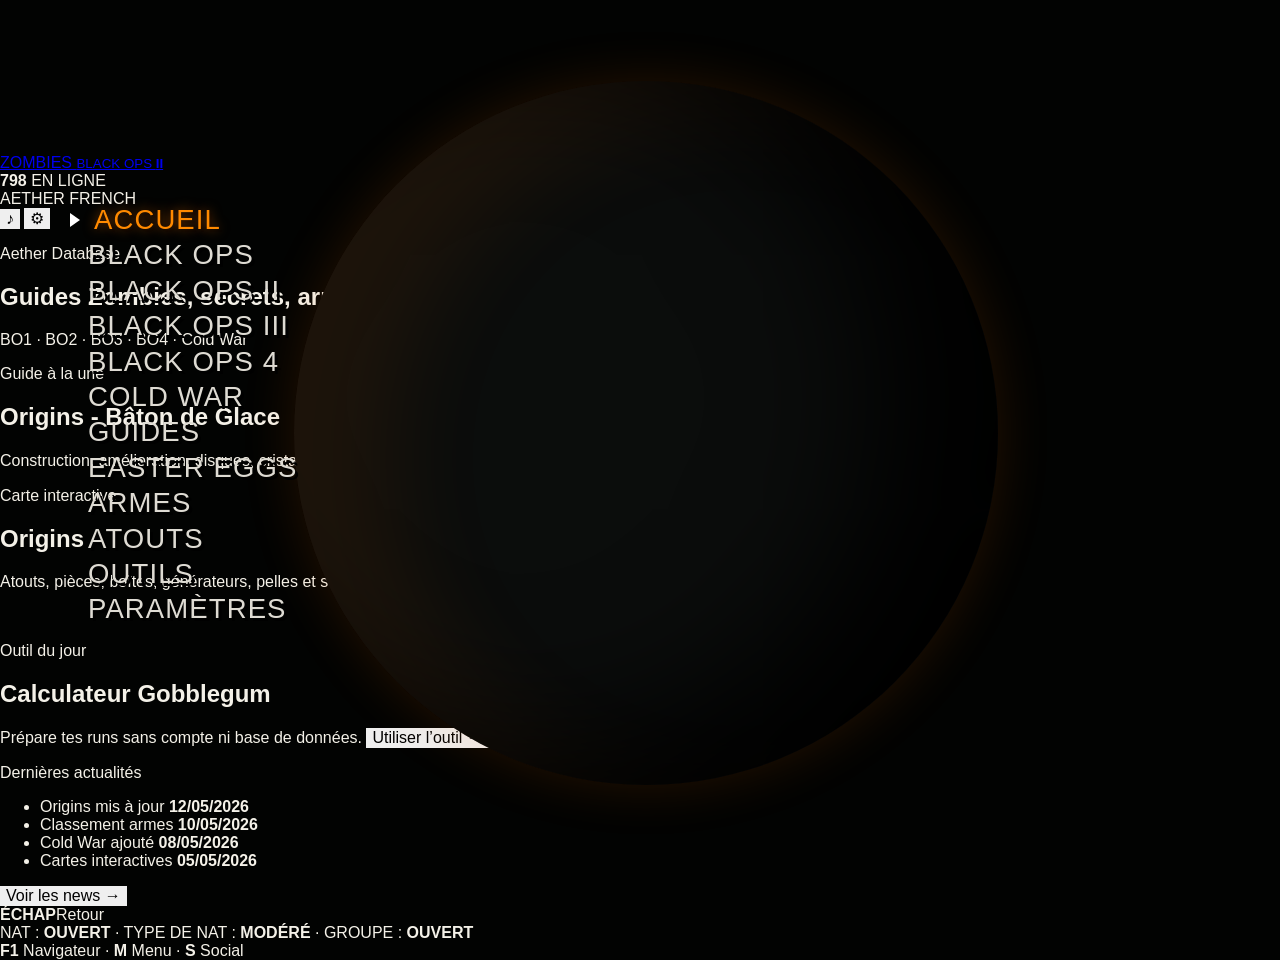
==== commit fe9d63f3: "Update index.html" ====
--- a/index.html
+++ b/index.html
@@ -1,101 +1,133 @@
-<!doctype html>
+<!DOCTYPE html>
 <html lang="fr">
 <head>
-  <meta charset="utf-8" />
-  <meta name="viewport" content="width=device-width, initial-scale=1" />
-  <meta name="description" content="Aether French, un hub francophone inspiré BO2 Zombies pour les guides, secrets, armes, atouts et outils Zombies." />
-  <title>Aether French — Zombies Hub</title>
+  <meta charset="UTF-8" />
+  <meta name="viewport" content="width=device-width, initial-scale=1.0" />
+  <title>Aether French | Zombies Hub</title>
   <link rel="stylesheet" href="css/main.css" />
+  <script src="js/data.js" defer></script>
+  <script src="js/main.js" defer></script>
 </head>
 <body>
-  <div class="boot-screen" id="bootScreen" aria-hidden="true">
-    <p class="boot-kicker">AETHER DATABASE</p>
-    <h1>ZOMBIES</h1>
-    <span>Chargement des archives...</span>
+  <div class="boot-screen" id="bootScreen">
+    <p>INITIALISATION AETHER DATABASE</p>
+    <strong>ZOMBIES</strong>
+    <button id="skipBoot" type="button">ENTRER</button>
   </div>
 
-  <div class="app-shell">
-    <div class="space-layer" aria-hidden="true">
-      <div class="starfield starfield-a"></div>
-      <div class="starfield starfield-b"></div>
-      <div class="sun-core"></div>
-      <div class="sun-flare"></div>
+  <div class="site-shell">
+    <canvas id="starsCanvas" class="stars-canvas"></canvas>
+    <canvas id="asteroidsCanvas" class="asteroids-canvas"></canvas>
+    <div class="sun"></div>
 
-      <div class="planet-wrap">
-        <div class="planet-orbit-glow"></div>
-        <div class="planet">
-          <div class="planet-map"></div>
-          <div class="planet-lava"></div>
-          <div class="planet-shade"></div>
-          <div class="planet-rim"></div>
-        </div>
+    <div class="planet-wrap">
+      <div class="planet">
+        <div class="planet-texture texture-a"></div>
+        <div class="planet-texture texture-b"></div>
+        <div class="planet-clouds"></div>
+        <div class="planet-shadow"></div>
       </div>
-
-      <div class="asteroid-field" id="asteroidField"></div>
-      <div class="dust-layer"></div>
-      <div class="scanlines"></div>
-      <div class="vignette"></div>
     </div>
 
-    <header class="hud-top">
-      <div class="brand-block">
-        <p class="brand-subtitle">ZOMBIES</p>
-        <h1>BLACK OPS <span>II</span></h1>
-      </div>
+    <aside class="side-panel">
+      <a class="brand" href="#accueil">
+        <span>ZOMBIES</span>
+        <small>BLACK OPS <b>II</b></small>
+      </a>
 
-      <div class="profile-card">
-        <div class="online-count"><strong>798</strong> EN LIGNE</div>
-        <div class="profile-name">Aether French</div>
-        <button class="audio-toggle" id="audioToggle" type="button" aria-label="Activer ou couper la musique">SON OFF</button>
-      </div>
+      <nav class="main-menu" aria-label="Navigation principale">
+        <button class="menu-item active" data-section="accueil">Accueil</button>
+        <button class="menu-item" data-section="bo1">Black Ops</button>
+        <button class="menu-item" data-section="bo2">Black Ops II</button>
+        <button class="menu-item" data-section="bo3">Black Ops III</button>
+        <button class="menu-item" data-section="bo4">Black Ops 4</button>
+        <button class="menu-item" data-section="coldwar">Cold War</button>
+        <button class="menu-item" data-section="guides">Guides</button>
+        <button class="menu-item" data-section="eastereggs">Easter Eggs</button>
+        <button class="menu-item" data-section="armes">Armes</button>
+        <button class="menu-item" data-section="atouts">Atouts</button>
+        <button class="menu-item" data-section="outils">Outils</button>
+        <button class="menu-item" data-section="parametres">Paramètres</button>
+      </nav>
+    </aside>
+
+    <header class="top-bar">
+      <div><span class="dot"></span><strong>798</strong> EN LIGNE</div>
+      <div>AETHER FRENCH</div>
+      <button id="audioToggle" class="hud-button" type="button">♪</button>
+      <button id="themeToggle" class="hud-button" type="button">⚙</button>
     </header>
 
-    <aside class="main-menu" aria-label="Navigation principale">
-      <button class="menu-item active" data-section="home">ACCUEIL</button>
-      <button class="menu-item" data-section="bo1">BLACK OPS</button>
-      <button class="menu-item" data-section="bo2">BLACK OPS II</button>
-      <button class="menu-item" data-section="bo3">BLACK OPS III</button>
-      <button class="menu-item" data-section="bo4">BLACK OPS 4</button>
-      <button class="menu-item" data-section="coldwar">COLD WAR</button>
-      <button class="menu-item" data-section="guides">GUIDES</button>
-      <button class="menu-item" data-section="eggs">EASTER EGGS</button>
-      <button class="menu-item" data-section="weapons">ARMES</button>
-      <button class="menu-item" data-section="perks">ATOUTS</button>
-      <button class="menu-item" data-section="tools">OUTILS</button>
-      <button class="menu-item" data-section="settings">PARAMÈTRES</button>
-    </aside>
+    <main class="content" id="content" tabindex="-1">
+      <section id="homeView" class="view">
+        <div class="intro">
+          <p>Aether Database</p>
+          <h1>Guides Zombies, secrets, armes et outils</h1>
+          <span>BO1 · BO2 · BO3 · BO4 · Cold War</span>
+        </div>
 
-    <main class="content-panel" id="contentPanel" tabindex="-1">
-      <section class="hero-copy" id="heroCopy">
-        <p class="eyebrow">BASE DE DONNÉES ZOMBIES</p>
-        <h2>Guides, secrets et outils pour BO1, BO2, BO3, BO4 et Cold War.</h2>
-        <p>
-          Retrouve les easter eggs, armes spéciales, bâtons élémentaires, plans, atouts,
-          emplacements importants et calculateurs utiles, dans une interface sombre inspirée du menu BO2 Zombies.
-        </p>
+        <div class="cards">
+          <article class="card big">
+            <div class="fake-image ice"></div>
+            <p>Guide à la une</p>
+            <h2>Origins - Bâton de Glace</h2>
+            <span>Construction, amélioration, disques, cristaux et étapes importantes.</span>
+            <button class="link-button" data-section="guides">Voir le guide →</button>
+          </article>
+
+          <article class="card">
+            <div class="fake-image map"></div>
+            <p>Carte interactive</p>
+            <h2>Origins</h2>
+            <span>Atouts, pièces, boîtes, générateurs, pelles et secrets.</span>
+            <button class="link-button" data-section="bo2">Ouvrir la carte →</button>
+          </article>
+
+          <article class="card">
+            <div class="perk-row" id="perkRow"></div>
+            <p>Outil du jour</p>
+            <h2>Calculateur Gobblegum</h2>
+            <span>Prépare tes runs sans compte ni base de données.</span>
+            <button class="link-button" data-section="outils">Utiliser l’outil →</button>
+          </article>
+
+          <article class="card news-card">
+            <p>Dernières actualités</p>
+            <ul>
+              <li>Origins mis à jour <b>12/05/2026</b></li>
+              <li>Classement armes <b>10/05/2026</b></li>
+              <li>Cold War ajouté <b>08/05/2026</b></li>
+              <li>Cartes interactives <b>05/05/2026</b></li>
+            </ul>
+            <button class="link-button" data-section="guides">Voir les news →</button>
+          </article>
+        </div>
       </section>
 
-      <section class="cards-grid" id="cardsGrid" aria-label="Cartes principales"></section>
+      <section id="dynamicView" class="view" hidden>
+        <div class="intro compact">
+          <p id="sectionKicker">Database</p>
+          <h1 id="sectionTitle">Section</h1>
+          <span id="sectionText">Sélectionne une rubrique.</span>
+        </div>
+        <div id="filters" class="filters"></div>
+        <div id="grid" class="cards"></div>
+      </section>
     </main>
 
-    <footer class="hud-bottom">
-      <div><strong>ÉCHAP</strong> Retour</div>
-      <div>NAT : <strong class="green">OUVERT</strong></div>
-      <div>TYPE DE NAT : <strong class="orange">MODÉRÉ</strong></div>
-      <div>CONFIDENTIALITÉ DU GROUPE : <strong class="green">OUVERTE</strong></div>
-      <div><strong>F1</strong> Navigateur</div>
+    <footer class="bottom-hud">
+      <div><b>ÉCHAP</b><span>Retour</span></div>
+      <div>NAT : <b class="green">OUVERT</b> · TYPE DE NAT : <b>MODÉRÉ</b> · GROUPE : <b class="green">OUVERT</b></div>
+      <div><b>F1</b> Navigateur · <b>M</b> Menu · <b>S</b> Social</div>
     </footer>
   </div>
 
-  <audio id="menuMusic" loop preload="none">
+  <audio id="menuTheme" loop preload="metadata">
     <source src="assets/audio/menu-theme.mp3" type="audio/mpeg" />
+    <source src="assets/audio/menu-theme.flac" type="audio/flac" />
   </audio>
-
-  <audio id="hoverSound" preload="none">
+  <audio id="hoverSound" preload="metadata">
     <source src="assets/audio/hover.mp3" type="audio/mpeg" />
   </audio>
-
-  <script src="js/data.js"></script>
-  <script src="js/main.js"></script>
 </body>
 </html>
